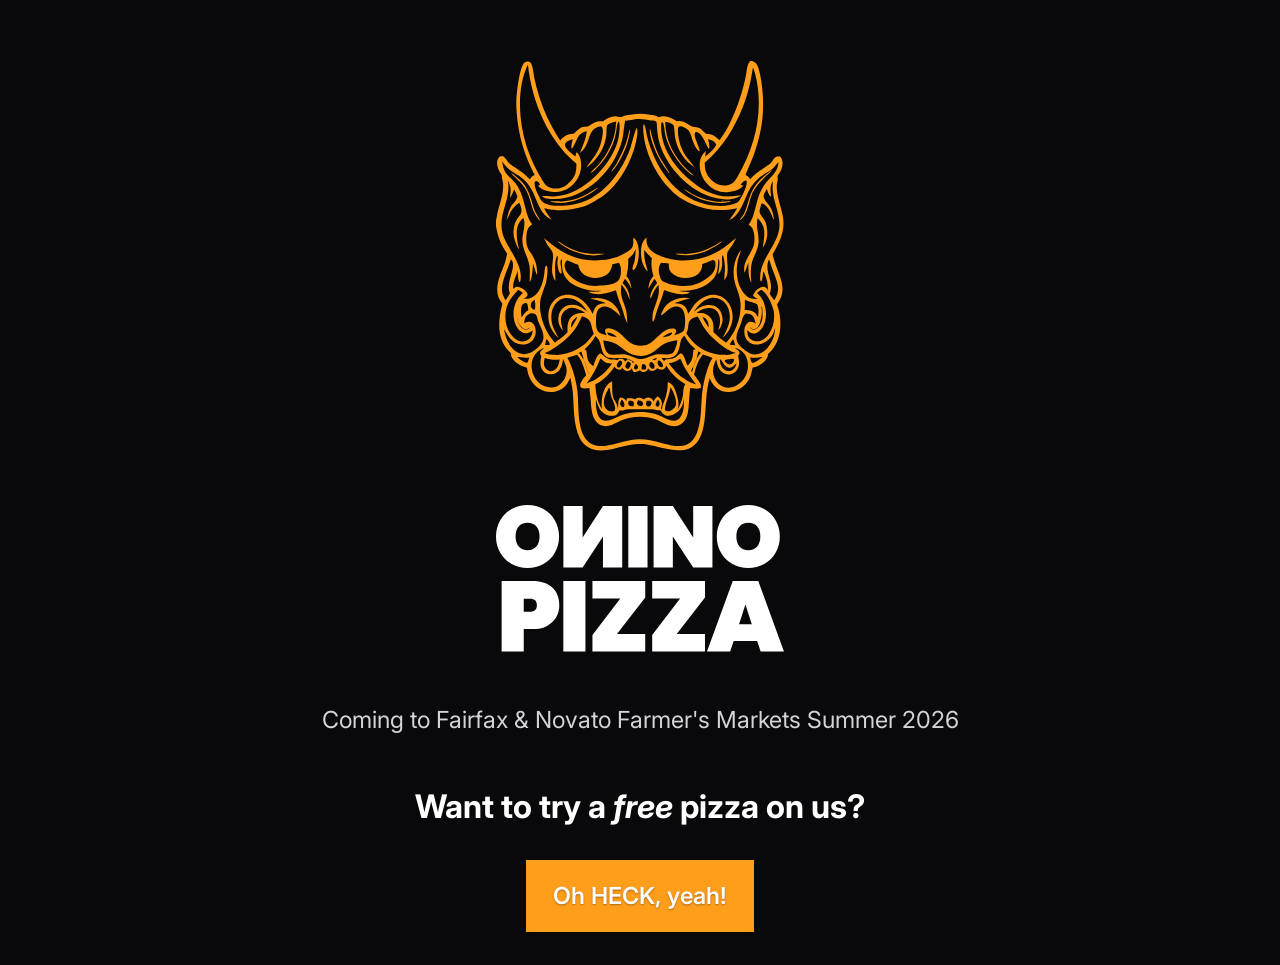
==== index.html @ 04d7acb9 "Create ONINO static staging site" ====
<!DOCTYPE html>
<html lang="en">

  <!-- Head -->
  <head>
  <meta charset="utf-8">
  <meta name="robots" content="noindex, nofollow">
  <title>ONINO PIZZA</title>
  <meta name="viewport" content="width=device-width,initial-scale=1">
  <meta name="apple-mobile-web-app-capable" content="yes">
  <meta name="mobile-web-app-capable" content="yes">
  <meta name="view-transition" content="same-origin">

  

  


  <!-- Favicons (from https://realfavicongenerator.net) -->
  <!--<link rel="icon" type="image/png" href="/favicons/favicon-96x96.png" sizes="96x96">
  <link rel="icon" type="image/svg+xml" href="/favicons/favicon.svg">
  <link rel="shortcut icon" href="/favicons/favicon.ico">
  <link rel="apple-touch-icon" sizes="180x180" href="/favicons/apple-touch-icon.png">
  <meta name="apple-mobile-web-app-title" content="Preflight">
  <link rel="manifest" href="/favicons/site.webmanifest">-->

  <link rel="stylesheet" href="assets/_layers-9ae6e785.css" />
<link rel="stylesheet" href="assets/admin-21e37a9e.css" />
<link rel="stylesheet" href="assets/application-99345ee3.css" />
<link rel="stylesheet" href="assets/forms-9a523246.css" />
<link rel="stylesheet" href="assets/theme-6e37967b.css" />
<link rel="stylesheet" href="assets/transitions-86c32921.css" />
<link rel="stylesheet" href="assets/typography-cadf9c4d.css" />
<link rel="stylesheet" href="assets/ui-ac4d8636.css" />
  <script src="assets/staging.js" defer></script>
<style>.modal-dialog { max-height: 90dvh; overflow-y: auto; } body.modal-open { overflow: hidden; }</style>
</head>


  <!-- Body -->
  <body class="min-h-screen flex flex-col bg-black text-white">

    <!-- Main -->
    <main id="user-main" class="flex-1 overflow-x-hidden flex flex-col">
      <div data-controller="free-pizza-modal"
     data-free-pizza-modal-open-value="false"
     data-action="keydown@window->free-pizza-modal#handleKeydown">

  <section class="container flex-1 flex flex-col gap-md items-center justify-center p-sm">

    <img alt="ONI" class="mt-lg" style="width: 18rem; max-width:50%" src="assets/oni-face-orange-bdc27386.svg" />
    <img alt="ONI" class="mt-md" style="width: 18rem; max-width:50%" src="assets/onino-stacked-logo-white-7a9f3887.svg" />
    <p class="text-lg italic text-center mt-md text-light">Coming to Fairfax &amp; Novato Farmer's Markets Summer&nbsp;2026</p>

    <!-- Free pizza signup teaser -->
    <div class="flex flex-col items-center gap-sm mt-xs text-center">
      <p class="font-bold text-xl">Want to try a <em>free</em> pizza on us?</p>
      <a class="ui-button ui-brand-1 my-sm" data-turbo-frame="signup-modal-frame" data-action="free-pizza-modal#open" href="#free-pizza">Oh HECK, yeah!</a>
    </div>

  </section>

  <!-- Signup modal -->
  <div class="modal-overlay hidden"
       data-free-pizza-modal-target="overlay">
    <div role="dialog" aria-modal="true" aria-labelledby="signup-title" class="modal-dialog" data-free-pizza-modal-target="dialog">

      <!-- Close button -->
      <button class="modal-close" aria-label="Close" data-action="free-pizza-modal#close">
        <svg aria-hidden="true" width="28" height="28" viewBox="0 0 24 24" fill="none" stroke="currentColor" stroke-width="2" stroke-linecap="round" stroke-linejoin="round"><path d="M18 6 6 18"></path><path d="m6 6 12 12"></path></svg>
      </button>

      <!-- Header + form inside turbo-frame so both are replaced on confirmation -->
      <turbo-frame id="signup-modal-frame">
        <h2 id="signup-title" class="mt-0">
  Free pizza.<br>
  Yes, really.
</h2>
<p class="text-light mb-md">
  Join the list and we'll invite you to order a free take out pizza for pick up in Deer Park neighborhood.
</p>
<form id="signup-form" accept-charset="UTF-8" method="post">
  <div class="ui-field"><div class="relative"><input class="floating-label" placeholder=" " type="text" name="user[first_name]" id="user_first_name" /><label for="user_first_name">First name</label></div></div>
  <div class="ui-field"><div class="relative"><input class="floating-label" placeholder=" " type="text" name="user[last_name]" id="user_last_name" /><label for="user_last_name">Last name</label></div></div>
  <div class="ui-field"><div class="relative"><input class="floating-label" placeholder=" " type="email" name="user[email_address]" id="user_email_address" /><label for="user_email_address">Email address</label><svg aria-hidden="true" width="24" height="24" viewBox="0 0 24 24" fill="none" stroke="currentColor" stroke-width="2" stroke-linecap="round" stroke-linejoin="round" class="icon"><path d="m22 7-8.991 5.727a2 2 0 0 1-2.009 0L2 7"></path><rect x="2" y="4" width="20" height="16" rx="2"></rect></svg></div></div>
  <p id="signup-status" role="status" class="text-light mb-md">Staging preview. This form does not send or save your details.</p>
  <input type="submit" name="commit" value="Sign me up!" class="ui-button ui-brand-1 w-full" data-disable-with="Sign me up!" />
</form>
      </turbo-frame>

    </div>
  </div>

</div>

    </main>

  </body>
</html>
---- assets/_layers-9ae6e785.css ----
/*
  ------------------------------------------
  _layers.css
  ==========
  This needs to be in a separate file loaded first because
  Propshaft loads CSS files alphabetically and layers must
  be declared first.
  ------------------------------------------
*/

@layer reset, styles, prewind;

@import url("./prewind.css");
---- assets/admin-21e37a9e.css ----
/*
  ----------------------------------------
  Admin (superadmin shared layout)
  ----------------------------------------
*/

@layer styles {
    .admin {
        /* Admin nav links (left menu) */
        .nav-link-admin {
            display: flex;
            width: 100%;
            align-items: center;
            gap: 0.4rem;
            text-decoration: none;
            color: var(--midtone);
            padding: 0.5rem 0.5rem;
            border-radius: var(--rounded-sm);
            transition: color 300ms ease;

            &.active,
            &:hover,
            &:active {
                background: var(--darker);
                color: var(--white);
            }

            svg {
                width: 1.25rem;
                height: 1.25rem;
            }
        }
    }
}
---- assets/application-99345ee3.css ----
/*
  ----------------------------------------
  Application (Global styles)
  ----------------------------------------
*/

@layer styles {
    /* Desktop nav links */
    .desktop {
        display: flex;
        position: relative;
        align-items: center;
        gap: var(--space-md);
        height: 100%;
        min-height: var(--height-md);

        .nav-link {
            position: relative;
            display: flex;
            align-items: center;
            height: 100%;
            text-decoration: none;
            color: var(--darker);
            font-weight: 600;

            &.active::after {
                content: "";
                position: absolute;
                left: 0;
                right: 0;
                bottom: 0;
                height: 4px;
                background-color: var(--brand-1);
            }
        }
    }

    /* Mobile menu */
    .mobile {
        display: flex;
        flex-direction: column;
        align-items: center;
        justify-content: start;
        padding-top: var(--space-md);
        gap: 1rem;

        .nav-link {
            padding: 1rem;
            font-size: var(--text-lg);
            font-weight: var(--font-semibold);
            text-decoration: none;
            color: var(--white);

            &:active {
                background-color: var(--brand-1);
            }
        }
    }

    /* Crud Header (for tables, forms – also used in custom scaffolds /erb/scaffold/*) */
    .crud-header {
        display: flex;
        align-items: center;
        justify-content: space-between;
        min-height: var(--space-2xl);

        h3 {
            margin: 0;
        }
    }
}
---- assets/forms-9a523246.css ----
/*
  ----------------------------------------
  Forms (for forms using ui_field helpers)
  ----------------------------------------
*/

:root {
  --ui-field-padding: 0.8rem;
  --ui-field-height: 3rem;
  --ui-field-font-size: 1.1rem;
  --ui-field-border: 1px solid var(--light);
  --ui-field-border-radius: var(--rounded-sm);
  --ui-field-focus-outline: 1px solid;
  --ui-field-focus-color: var(--brand-1);
  --ui-field-bg: var(--black);
  --ui-field-bg-disabled: var(--lighter);
  --ui-field-placeholder-color: var(--lighter);
  --ui-field-value-color: var(--white);
  --ui-field-label-color: var(--lighter);
  --ui-field-value-color-disabled: var(--light);
  --ui-field-icon-width: 1.4rem;
}

@layer styles {
  form:has(.ui-field) {
    display: flex;
    flex-direction: column;
    gap: var(--space-md);
    max-width: var(--max-w-form);

    /* Wrap multiple fields in a div.form-row for responsive layout  */
    .form-row {
      display: flex;
      flex-direction: row;
      flex-wrap: wrap;
      gap: var(--space-2xs);
    }

    /* Wrap a form control and its label, notes, and error in a .ui-field */
    .ui-field {
      display: flex;
      position: relative;
      flex-direction: column;
      gap: var(--space-2xs);
      flex: 1;
      min-width: 16rem;

      /* Text inputs and selects */
      input:not([type="checkbox"], [type="radio"], [type="submit"]),
      textarea,
      select {
        width: 100%;
        height: var(--ui-field-height);
        font-size: var(--ui-field-font-size);
        padding: 0 var(--ui-field-padding);
        border: var(--ui-field-border);
        border-radius: var(--ui-field-border-radius);
        background: var(--ui-field-bg);
        color: var(--ui-field-value-color);
        transition: all 0.2s ease-in-out;

        /* Large option */
        &.ui-large {
          height: calc(var(--ui-field-height) + 1.2rem);
          font-size: calc(var(--ui-field-font-size) + 0.1rem);
          padding: 0 calc(var(--ui-field-padding) + 2.2rem);

          ~ svg {
            width: 1.6rem;
          }

          ~ label {
            font-size: calc(var(--ui-field-font-size) + 0.2rem);
            left: calc(var(--ui-field-padding) + 2.2rem);
          }

          &:focus ~ label,
          &:not(:placeholder-shown) ~ label,
          &:-webkit-autofill ~ label {
            left: 0.8rem;
            font-size: 0.9rem;
          }
        }

        &:focus {
          outline: var(--ui-field-focus-outline) var(--ui-field-focus-color);
          border-color: var(--ui-field-focus-color);
          outline-offset: 0;
        }

        &::placeholder {
          color: var(--ui-field-placeholder-color);
        }

        &:disabled {
          background: var(--ui-field-bg-disabled);
          color: var(--ui-field-value-color-disabled);
          cursor: not-allowed;
        }

        &:-webkit-autofill {
          /* Includes a hack to override Chrome's aggressive autofill styling */
          -webkit-text-fill-color: var(--ui-field-value-color) !important;
          box-shadow: 0 0 0 1000px var(--ui-field-bg) inset !important;
        }
      }

      /* Select dropdown arrow spacing */
      select {
        padding-right: calc(var(--ui-field-padding) + 0.5rem);
        appearance: none;
        background-image: url("data:image/svg+xml,%3Csvg xmlns='http://www.w3.org/2000/svg' width='16' height='16' viewBox='0 0 24 24' fill='none' stroke='%23888' stroke-width='2' stroke-linecap='round' stroke-linejoin='round'%3E%3Cpath d='m6 9 6 6 6-6'/%3E%3C/svg%3E");
        background-repeat: no-repeat;
        background-position: right var(--ui-field-padding) center;
        background-size: 1rem;
      }

      textarea {
        height: auto;
        min-height: 5rem;
        padding-top: 0.625rem;
        padding-bottom: 0.625rem;
      }

      /* Checkboxes - modern custom styling */
      input[type="checkbox"] {
        appearance: none;
        width: 1.125rem;
        height: 1.125rem;
        border: var(--ui-field-border);
        border-radius: var(--ui-field-border-radius);
        background-color: var(--white);
        cursor: pointer;
        transition: all 120ms ease-in-out;
        flex-shrink: 0;
        position: relative;

        &:hover {
          border-color: var(--brand-1);
        }

        &:focus {
          outline: none;
        }

        &:checked {
          background-color: var(--brand-1);
          border-color: var(--brand-1);

          /* Checkmark using CSS */
          &::after {
            content: "";
            position: absolute;
            left: 0.3rem;
            top: 0.07rem;
            width: 0.375rem;
            height: 0.625rem;
            border: solid white;
            border-width: 0 2px 2px 0;
            transform: rotate(45deg);
          }
        }

        &:disabled {
          background-color: var(--lighter);
          border-color: var(--light);
          cursor: not-allowed;

          &:checked {
            background-color: var(--midtone);
          }
        }
      }

      /* Radio buttons - modern custom styling */
      input[type="radio"] {
        appearance: none;
        width: 1.125rem;
        height: 1.125rem;
        border: var(--ui-field-border);
        border-radius: 50%;
        background-color: var(--white);
        cursor: pointer;
        transition: all 120ms ease-in-out;
        flex-shrink: 0;
        position: relative;

        &:hover {
          border-color: var(--brand-1);
        }

        &:focus {
          outline: none;
        }

        &:checked {
          border-color: var(--brand-1);
          border-width: 2px;

          /* Large inner dot with white ring */
          &::after {
            content: "";
            position: absolute;
            top: 50%;
            left: 50%;
            transform: translate(-50%, -50%);
            width: 0.625rem;
            height: 0.625rem;
            border-radius: 50%;
            background-color: var(--brand-1);
          }
        }

        &:disabled {
          background-color: var(--lighter);
          border-color: var(--light);
          cursor: not-allowed;

          &:checked {
            border-color: var(--midtone);

            &::after {
              background-color: var(--midtone);
            }
          }
        }
      }

      /* File drop zone */
      .file-drop-zone {
        position: relative;
        display: flex;
        flex-direction: column;
        align-items: center;
        justify-content: center;
        gap: var(--space-xs);
        width: 100%;
        min-height: 8rem;
        padding: var(--space-md);
        border: var(--ui-field-border);
        border-style: dashed;
        border-radius: var(--ui-field-border-radius);
        background: var(--ui-field-bg);
        color: var(--ui-field-value-color);
        cursor: pointer;
        transition: all 120ms;

        &:hover {
          border-color: var(--ui-field-focus-color);
          background: color-mix(
            in srgb,
            var(--ui-field-bg) 97%,
            var(--ui-field-focus-color)
          );
        }

        &.dragging {
          border-color: var(--ui-field-focus-color);
          background: color-mix(
            in srgb,
            var(--ui-field-bg) 95%,
            var(--ui-field-focus-color)
          );
        }

        .upload-icon {
          color: var(--midtone);
          width: 2.5rem;
          height: 2.5rem;
        }

        .file-drop-text {
          display: flex;
          flex-direction: column;
          align-items: center;
          gap: var(--space-2xs);
          text-align: center;
        }

        .file-drop-prompt {
          font-size: var(--ui-field-font-size);
          color: var(--ui-field-value-color);

          strong {
            color: var(--ui-field-focus-color);
          }
        }

        .file-name {
          font-size: var(--ui-field-font-size);
          color: var(--ui-field-value-color);
          font-weight: 500;
        }
      }

      /* Floating labels */
      .floating-label ~ label {
        position: absolute;
        top: 50%;
        transform: translateY(-55%);
        left: var(--ui-field-padding);
        font-size: var(--ui-field-font-size);
        color: var(--midtone);
        border-radius: var(--rounded);
        transition: 120ms;
        pointer-events: none;
        z-index: 1;
        line-height: 1.4;
      }
      textarea.floating-label ~ label {
        top: 1.2rem;
        transform: translateY(-50%);
      }

      .floating-label:focus ~ label,
      .floating-label:not(:placeholder-shown) ~ label,
      .floating-label:-webkit-autofill ~ label {
        top: 0;
        left: 0.4rem;
        font-size: calc(var(--ui-field-font-size) * 0.9);
        background-color: var(--ui-field-bg);
        padding: 0 0.3rem;
      }

      /* Icons */
      .icon,
      .trailing-icon {
        position: absolute;
        color: var(--ui-field-label-color);
        top: 50%;
        transform: translate(0, -50%);
        z-index: 5;
        width: var(--ui-field-icon-width);
        height: auto;
      }

      .icon {
        left: var(--ui-field-padding);
      }

      /* For inputs with icons, */
      &:has(.icon) input {
        padding-left: calc(
          2 * var(--ui-field-padding) + var(--ui-field-icon-width) - 0.2rem
        );
      }
      &:has(.icon) label {
        left: calc(
          2 * var(--ui-field-padding) + var(--ui-field-icon-width) - 0.2rem
        );
      }

      /* Trailing icon (right side) */
      .trailing-icon {
        right: var(--ui-field-padding);
      }

      &:has(.trailing-icon) input {
        padding-right: calc(
          0.625rem + 1rem + 0.5rem
        ); /* icon right + icon width + gap */
      }

      /* Note and error messages*/
      span.note {
        font-size: 0.75rem;
        color: var(--midtone);
        margin-top: -3px;
        margin-bottom: -12px;
      }

      span.error {
        font-size: 0.75rem;
        color: var(--error);
        margin-top: -3px;
        margin-bottom: -12px;
      }

      /* Error state styling */
      &:has(span.error) {
        input:not([type="checkbox"], [type="radio"], [type="submit"]),
        textarea,
        select {
          border-color: var(--error);
          color: var(--error);

          &:focus {
            outline-color: var(--error);
            border-color: var(--error);
          }
        }
        label {
          color: var(--error);
        }
      }

      /* Labels for an individual checkbox or radio button */
      label:has(input[type="checkbox"], input[type="radio"]) {
        display: flex;
        font-size: var(--text-sm);
        align-items: center;
        gap: var(--space-2xs);
        font-weight: 400;
      }

      /* Fieldset and legend for checkbox/radio groups */
      fieldset {
        display: flex;
        flex-direction: column;
        gap: var(--space-xs);
        min-width: 4rem;

        legend {
          padding-bottom: var(--space-sm);
          font-size: var(--text-base);
        }
      }
    }
  }

  .form-footer {
    padding: var(--space-sm) 0;
    display: flex;
    justify-content: space-between;
    align-items: center;
    gap: var(--space-sm);
  }
}
---- assets/theme-6e37967b.css ----
/*
  ----------------------------------------
  Theme - Utility classes
  ----------------------------------------
*/

/* Fonts */
@import url("https://fonts.googleapis.com/css2?family=Inter:wght@400;600;700;800&display=swap");

:root {
  /* Fonts */
  --font-body: "Inter", system-ui, sans-serif;
  --font-heading: "Inter", system-ui, sans-serif;
  --font-normal: 400;
  --font-semibold: 600;
  --font-bold: 700;

  /* Brand Colors */
  --brand-1: #ff9e1b; /* Orange */
  --brand-1-light: oklch(95.1% 0.026 236.824); /* Sky 100 */
  --brand-2: oklch(75% 0.183 55.934);
  --brand-2-light: oklch(90.1% 0.058 230.902); /* Sky 200 */
  --brand-3: oklch(51.1% 0.096 186.391); /* Teal 700 */
  --brand-3-light: oklch(91% 0.096 180.426); /* Teal 200 */
  --brand-4: oklch(51.8% 0.253 323.949); /* Fuschia 700 */
  --brand-4-light: oklch(90.3% 0.076 319.62); /* Fuschia 200 */

  /* Neutral Colors */
  --black: oklch(14.1% 0.005 285.823);
  --darker: oklch(27.4% 0.006 286.033); /* Zinc 800 */
  --dark: oklch(37% 0.013 285.805); /* Zinc 700 */
  --midtone: oklch(55.2% 0.016 285.938); /* Zinc 500 */
  --light: oklch(87.1% 0.006 286.286); /* Zinc 300 */
  --lighter: oklch(96.7% 0.001 286.375); /* Zinc 100 */
  --white: white;

  /* Semantic Colors */
  --success: oklch(62.7% 0.194 149.214); /* Green 600 */
  --success-light: oklch(96.2% 0.044 156.743); /* Green 100 */
  --info: oklch(54.6% 0.245 262.881); /* Blue 600 */
  --info-light: oklch(93.2% 0.032 255.585); /* Blue 100 */
  --warning: oklch(64.6% 0.222 41.116); /* Orange 600 */
  --warning-light: oklch(95.4% 0.038 75.164); /* Orange 100 */
  --error: oklch(50.5% 0.213 27.518); /* Red 700 */
  --error-light: oklch(93.6% 0.032 17.717); /* Red 100 */
  --link: oklch(54.6% 0.245 262.881); /* Blue 600 */
  --highlight: oklch(94.5% 0.129 101.54); /* Yellow 200 */

  /* Border & Outline Widths */
  --border: 1px;
  --border-sm: 0.5px;
  --border-lg: 2px;

  /* Border Radius */
  --rounded: 0.25rem;
  --rounded-sm: 0.125rem;
  --rounded-lg: 0.5rem;

  /* Shadow */
  --shadow: 0 4px 4px 1px rgb(0 0 0 / 0.15), 0 2px 4px -2px rgb(0 0 0 / 0.25);
  --shadow-sm:
    0 2px 3px -0.5px rgb(0 0 0 / 0.1), 0 1px 2px -1px rgb(0 0 0 / 0.1);
  --shadow-lg:
    0 10px 15px -3px rgb(0 0 0 / 0.1), 0 4px 6px -4px rgb(0 0 0 / 0.1);

  /* Width Constraints */
  --max-w-text: 80ch;
  --max-w-form: 40rem;

  /* Container */
  --container-max: 1200px;
  --container-padding: 0 var(--space-lg);

  /* Fluid Text Scale – Generated with: `npx prewindcss text`
     Min viewport: 320px
     Max viewport: 1600px
     Min base size: 14px
     Max base size: 18px
     Min ratio: 1.25 - Major Third
     Max ratio: 1.414 - Augmented Fourth
  */
  --text-sm: clamp(0.7rem, 0.6761rem + 0.1195vw, 0.7956rem);
  --text-base: clamp(0.875rem, 0.8125rem + 0.3125vw, 1.125rem);
  --text-lg: clamp(1.094rem, 0.9695rem + 0.6212vw, 1.591rem);
  --text-xl: clamp(1.367rem, 1.147rem + 1.103vw, 2.249rem);
  --text-2xl: clamp(1.709rem, 1.341rem + 1.839vw, 3.181rem);
  --text-3xl: clamp(2.136rem, 1.546rem + 2.951vw, 4.497rem);
  --text-4xl: clamp(2.67rem, 1.748rem + 4.611vw, 6.359rem);

  /* Fluid Space Scale – Generated with: `npx prewindcss space`
     Min viewport: 320px
     Max viewport: 1600px
     Min sm size: 12px
     Max sm size: 18px
     Min ratio: 1.5 - Perfect Fifth
     Max ratio: 1.667 - Major Sixth
  */
  --space-3xs: clamp(0.2222rem, 0.2171rem + 0.02579vw, 0.2429rem);
  --space-2xs: clamp(0.3333rem, 0.3155rem + 0.08938vw, 0.4048rem);
  --space-xs: clamp(0.5rem, 0.4563rem + 0.2186vw, 0.6749rem);
  --space-sm: clamp(0.75rem, 0.6563rem + 0.4688vw, 1.125rem);
  --space-md: clamp(1.125rem, 0.9374rem + 0.938vw, 1.875rem);
  --space-lg: clamp(1.688rem, 1.328rem + 1.798vw, 3.126rem);
  --space-xl: clamp(2.531rem, 1.861rem + 3.35vw, 5.211rem);
  --space-2xl: clamp(3.797rem, 2.574rem + 6.113vw, 8.688rem);
  --space-3xl: clamp(5.695rem, 3.499rem + 10.98vw, 14.48rem);
  --space-4xl: clamp(8.543rem, 4.643rem + 19.5vw, 24.14rem);
}
---- assets/transitions-86c32921.css ----
/*
  ----------------------------------------
  Transitions
  ----------------------------------------
*/

@layer styles {
    /* Crossfade main content (different IDs prevent cross-layout transitions) */
    #user-main {
        view-transition-name: user-main;
    }
    #admin-main {
        view-transition-name: admin-main;
    }
    ::view-transition-old(user-main),
    ::view-transition-new(user-main),
    ::view-transition-old(admin-main),
    ::view-transition-new(admin-main) {
        animation-duration: 300ms;
        animation-timing-function: ease-in-out;
    }

    /* Active nav underline animation */
    .nav-link.active::after {
        view-transition-name: active-nav;
    }
    ::view-transition-group(active-nav) {
        /* Sweet easing function (source: https://easingwizard.com) */
        animation-timing-function: linear(
            0,
            0.383 7.5%,
            0.68 15.5%,
            0.891 24%,
            0.969 28.6%,
            1.027 33.4%,
            1.061 37.4%,
            1.084 41.7%,
            1.097 46.2%,
            1.1 51.2%,
            1.085 59.9%,
            1.014 84.2%,
            1
        );
        animation-duration: 320ms;
    }
    ::view-transition-old(active-nav),
    ::view-transition-new(active-nav) {
        height: 100%;
    }

    /* Fade in */
    .fade-in {
        animation: fade-in ease 400ms;
    }
    @keyframes fade-in {
        from {
            opacity: 0;
        }
        to {
            opacity: 1;
        }
    }

    /* Fade out */
    .fade-out {
        animation: fade-out ease 300ms forwards;
    }
    @keyframes fade-out {
        from {
            opacity: 1;
        }
        to {
            opacity: 0;
        }
    }

    /* Ephemeral (fade in quickly, then fade out after n seconds) */
    @keyframes ephemeral {
        0%,
        100% {
            opacity: 0;
        }
        5%,
        70% {
            opacity: 1;
        }
    }

    /* Grow out */
    .grow-out {
        animation: grow-out ease-in-out 200ms;
    }
    @keyframes grow-out {
        from {
            transform: scaleX(0);
            transform-origin: center;
        }
        to {
            transform: scaleX(1);
            transform-origin: center;
        }
    }

    /* Fly in */
    .fly-in {
        animation: fly-in ease-out 400ms;
    }
    @keyframes fly-in {
        from {
            opacity: 0;
            transform: translateY(-3%);
            transform-origin: center;
        }

        to {
            opacity: 1;
            transform: translateY(0);
            transform-origin: center;
        }
    }

    /* Fly out */
    .fly-out {
        animation: fly-out ease-in 250ms forwards;
    }
    @keyframes fly-out {
        from {
            opacity: 1;
            transform: translateY(0);
            transform-origin: center;
        }
        to {
            opacity: 0;
            transform: translateY(-3%);
            transform-origin: center;
        }
    }
}
---- assets/typography-cadf9c4d.css ----
/*
  ----------------------------------------
  Typography
  ----------------------------------------
*/

@layer styles {
  /* General */
  body,
  p {
    font-family: var(--font-body);
    font-size: var(--text-base);
    line-height: 1.2;
    overflow-wrap: break-word;
  }

  p {
    margin-top: var(--space-sm);
    max-width: var(--max-w-text);
  }

  h1 {
    font-family: var(--font-heading);
    font-size: var(--text-3xl);
    margin-top: var(--space-xl);
    max-width: var(--max-w-text);
    font-weight: 800;
    line-height: 0.8;
  }

  h2 {
    font-family: var(--font-heading);
    font-size: var(--text-2xl);
    margin-top: var(--space-lg);
    max-width: var(--max-w-text);
    font-weight: 700;
    line-height: 1.2;
  }

  h3 {
    font-family: var(--font-heading);
    font-size: var(--text-xl);
    margin-top: var(--space-md);
    max-width: var(--max-w-text);
    font-weight: 700;
    line-height: 0.8;
  }

  h4 {
    font-family: var(--font-heading);
    font-size: var(--text-lg);
    margin-top: var(--space-sm);
    max-width: var(--max-w-text);
    font-weight: 700;
    line-height: 0.8;
  }

  a {
    color: var(--link);
    text-decoration: underline;
  }

  blockquote {
    margin-top: var(--space-md);
    padding-left: var(--space-sm);
    border-left: 6px solid var(--brand-1);
  }

  mark {
    background-color: var(--highlight);
  }

  :not(pre) > code {
    font-size: 90%;
    padding-top: 0.125rem;
    padding-bottom: 0.125rem;
    padding-left: 0.25rem;
    padding-right: 0.25rem;
    background-color: var(--lighter);
    border-radius: var(--rounded);
    color: var(--dark);
    white-space: nowrap;
  }

  /* Lists - styled by default, use .list-none class to reset */
  ul:not(.list-none),
  ol:not(.list-none) {
    display: flex;
    flex-direction: column;
    justify-content: items-around;
    gap: var(--space-sm);
    padding: var(--space-md);
    max-width: var(--max-w-text);
    list-style: none;
  }

  ul:not(.list-none) {
    li {
      position: relative;
      font-size: var(--text-base);
      line-height: 1.2;
      padding-left: 1.2em;
      max-width: var(--max-w-text);
    }

    li::before {
      position: absolute;
      top: -0.15em;
      color: var(--brand-1);
      left: calc(var(--space-2xs) * -1);
      font-size: 140%;
      content: "✦";
    }
  }

  ol:not(.list-none) {
    li {
      position: relative;
      font-size: var(--text-base);
      line-height: 1.3;
      padding-left: 1.3rem;
      counter-increment: step-counter;
    }

    li::before {
      display: flex;
      position: absolute;
      top: 0;
      left: -0.4rem;
      font-weight: 600;
      line-height: 0.8;
      width: 1.3rem;
      height: 1.3rem;
      border-radius: 9999px;
      background-color: var(--brand-1);
      align-items: center;
      justify-content: center;
      font-size: 70%;
      color: var(--white);
      content: counter(step-counter);
    }
  }

  /* Tables - styled by default, wrap in a <div> for rounded corners */
  table {
    min-width: 100%;
    font-size: var(--text-sm);
    white-space: nowrap;
    background-color: var(--white);

    thead {
      border-bottom: 1px solid var(--lighter);
    }

    th {
      font-size: var(--text-base);
      background-color: var(--lighter);
      padding: var(--space-2xs);
      font-weight: 600;
      color: var(--darker);
      text-align: left;
    }

    tr {
      border-bottom: 1px solid var(--lighter);

      &:last-child {
        border: none;
      }

      td {
        padding: var(--space-2xs);
      }
    }
  }

  /* Table wrapper for rounded corners */
  div:has(> table) {
    display: block;
    min-width: 100%;
    overflow-x: auto;
    border-radius: var(--rounded);
    border: 1px solid var(--light);
    min-height: 0;
  }
}
---- assets/ui-ac4d8636.css ----
/*
  ----------------------------------------
  UI Components
  ----------------------------------------
*/

@layer styles {
  /* Buttons
  ---------------------------------- */
  .ui-button {
    display: inline-flex;
    align-items: center;
    justify-content: center;
    padding: var(--space-xs) var(--space-md);
    font-size: var(--text-lg);
    line-height: 2.2;
    box-shadow: var(--shadow-sm);
    background: var(--white);
    font-weight: 600;
    color: var(--white);
    text-shadow: 0 1px 2px rgb(0 0 0 / 0.35);
    transition: all 70ms ease;
    cursor: pointer;
    background: var(--lighter);
    text-decoration: none;
    transition: all 200ms ease;
    margin: 0;

    &:hover {
      filter: brightness(1.1);
      box-shadow: var(--shadow);
    }

    &:active {
      transform: translateY(0.5px);
      box-shadow: none;
    }

    &:disabled {
      opacity: 0.5;
      cursor: not-allowed;
    }

    &.ui-brand-1 {
      background: var(--brand-1);
    }

    &.ui-brand-2 {
      background: var(--brand-2);
      color: var(--white);
    }

    &.ui-brand-3 {
      background: var(--brand-3);
      color: var(--white);
    }

    &.ui-brand-4 {
      background: var(--brand-4);
      color: var(--white);
    }

    &.ui-neutral {
      background: var(--midtone);
      color: var(--white);
    }

    &.ui-info {
      background: var(--info);
      color: var(--white);
    }

    &.ui-success {
      background: var(--success);
      color: var(--white);
    }

    &.ui-warning {
      background: var(--warning);
      color: var(--white);
    }

    &.ui-error {
      background: var(--error);
      color: var(--white);
    }
  }

  /* Buttons mini-round */
  .ui-button-mini-round {
    display: inline-flex;
    align-items: center;
    justify-content: center;
    width: 1.5rem;
    height: 1.5rem;
    border-radius: 9999px;
    background: var(--lighter);
    color: var(--brand-1);
    box-shadow: var(--shadow-sm);
    transition: all 250ms ease;

    &:hover {
      background: var(--brand-1);
      color: var(--lighter);
    }
  }

  /* Hamburger Button
  ---------------------------------- */
  .ui-hamburger-button {
    --button-width: 30px;
    --button-height: 24px;
    --line-thickness: 3px;
    --line-color: var(--darker);
    --line-radius: 2px;
    --number-of-spins: 5;
    --duration: 0.15s;
    --focus-color: rgba(0, 0, 0, 0.2);

    position: relative;
    display: block;
    width: var(--button-width);
    height: var(--button-height);
    cursor: pointer;
    outline: none;

    .line-1,
    .line-2,
    .line-3 {
      position: absolute;
      display: block;
      width: 100%;
      height: var(--line-thickness);
      background-color: var(--line-color);
      border-radius: var(--line-radius);
      transition: all var(--duration) ease-in-out;
    }

    .line-2 {
      top: calc(50% - var(--line-thickness) / 2);
    }

    .line-3 {
      bottom: 0;
    }

    /* Hamburger animate */
    [data-ui-hamburger-open-value="true"] & {
      .line-1 {
        transform: translateY(
            calc(var(--button-height) / 2 - var(--line-thickness) / 2)
          )
          rotate(calc(-1 * 45deg * var(--number-of-spins)));
      }
      .line-2 {
        opacity: 0;
      }
      .line-3 {
        transform: translateY(
            calc(-1 * (var(--button-height) / 2 - var(--line-thickness) / 2))
          )
          rotate(calc(45deg * var(--number-of-spins)));
      }
    }
  }

  /* Hamburger Menu
    ---------------------------------- */
  .ui-hamburger-menu {
    position: fixed;
    right: 0;
    top: 4rem;
    bottom: 0;
    z-index: 90;
    width: 100%;
    background-color: rgba(0, 0, 0, 0.9);
    backdrop-filter: blur(10px);
    box-shadow: 0 10px 15px -3px rgb(0 0 0 / 0.1);
    transition:
      transform 120ms ease-in-out,
      visibility 0s 120ms;
    transform: translateX(100%);
    overflow-y: auto;
    visibility: hidden;

    /* Show menu when hamburger is open */
    [data-ui-hamburger-open-value="true"] & {
      visibility: visible;
      transform: translateX(0);
      transition:
        transform 120ms ease-in-out,
        visibility 0s 0s;
    }
  }

  /* Avatar
  ---------------------------------- */
  .ui-avatar {
    &[data-size="sm"] {
      --avatar-size: 1.5rem;
      --initials-font-size: 0.7rem;
    }

    /* Medium is the default */
    &[data-size="md"] {
      --avatar-size: 2.5rem;
      --initials-font-size: 1rem;
    }

    &[data-size="lg"] {
      --avatar-size: 7.5rem;
      --initials-font-size: 3rem;
    }

    width: var(--avatar-size);
    height: var(--avatar-size);
    border-radius: 9999px;
    outline: var(--border-lg) solid var(--white);
    background: var(--brand-1);
    color: var(--white);
    overflow: hidden;
    box-shadow: var(--shadow);

    .initials {
      font-size: var(--initials-font-size);
      line-height: 1;
    }
  }

  /* Toast
  ---------------------------------- */
  .ui-toast {
    position: fixed;
    display: flex;
    top: 1rem;
    left: 50%;
    transform: translateX(-50%);
    z-index: 9999;
    align-items: center;
    gap: var(--space-xs);
    min-width: 24rem;
    padding: var(--space-sm) var(--space-sm);
    border-radius: var(--rounded);
    box-shadow: var(--shadow);
    background: var(--darker);
    color: var(--light);
    border-left: 6px solid;
    animation: ephemeral 8s both;

    svg {
      flex-shrink: 0;
      border-radius: 50%;
    }

    span {
      flex: 1;
    }

    .ui-toast-close {
      cursor: pointer;
      display: flex;
      align-items: center;
      justify-content: center;
      border: none;
      border-radius: 100%;
      width: 1.6rem;
      height: 1.6rem;

      &:hover {
        color: var(--white);
        background-color: var(--black);
      }
    }

    &.ui-toast-success {
      border-left-color: var(--success);

      svg.icon {
        color: var(--success);
      }
    }

    &.ui-toast-error {
      border-left-color: var(--error);

      svg.icon {
        color: var(--error);
      }
    }
  }

  /* Dropdown
  ---------------------------------- */
  .ui-dropdown {
    position: relative;
    display: inline-block;

    menu,
    ul {
      position: absolute;
      top: 100%;
      right: 0;
      z-index: 100;
      min-width: 12rem;
      margin-top: var(--space-2xs);
      padding: var(--space-2xs);
      background: var(--white);
      border-radius: var(--rounded);
      box-shadow: var(--shadow);
      list-style: none;
      opacity: 0;
      visibility: hidden;
      transform: translateY(-8px);
      transition:
        opacity 150ms ease-in-out,
        transform 150ms ease-in-out,
        visibility 0s 150ms;

      li {
        margin: 0;
      }

      a,
      button {
        display: flex;
        align-items: center;
        gap: var(--space-2xs);
        width: 100%;
        padding: var(--space-2xs) var(--space-xs);
        border-radius: var(--rounded-sm);
        text-decoration: none;
        color: var(--darker);
        background: transparent;
        border: none;
        cursor: pointer;
        transition: background-color 100ms ease;

        &:hover {
          background-color: var(--lighter);
        }
      }
    }

    /* Show menu when dropdown is open */
    &.is-open menu,
    &.is-open ul {
      opacity: 1;
      visibility: visible;
      transform: translateY(0);
      transition:
        opacity 150ms ease-in-out,
        transform 150ms ease-in-out,
        visibility 0s 0s;
    }
  }

  /* Auth Verify OTP Input
  ---------------------------------- */
  .ui-auth-verify {
    display: flex;
    justify-content: center;

    .ui-auth-verify-digits {
      display: flex;
      gap: var(--space-xs);

      input {
        width: 3rem;
        height: 3.5rem;
        padding: 0;
        font-size: 1.5rem;
        font-weight: 700;
        text-align: center;
        border: var(--border-lg) solid var(--light);
        border-radius: var(--rounded);
        background: var(--white);
        color: var(--darker);
        transition:
          border-color 150ms ease,
          box-shadow 150ms ease;

        &:focus {
          outline: none;
          border-color: var(--brand-1);
          box-shadow: 0 0 0 3px
            color-mix(in srgb, var(--brand-1) 20%, transparent);
        }

        &::placeholder {
          color: var(--midtone);
        }
      }
    }
  }

  /* Modal
  ---------------------------------- */
  .modal-overlay {
    position: fixed;
    inset: 0;
    background: rgba(0, 0, 0, 0.75);
    display: flex;
    align-items: center;
    justify-content: center;
    z-index: 50;
  }

  .modal-dialog {
    background: var(--darker);
    color: var(--white);
    border-radius: var(--rounded-lg);
    padding: var(--space-lg);
    max-width: 26rem;
    width: calc(100% - var(--space-md) * 2);
    position: relative;
  }

  .modal-close {
    position: absolute;
    top: var(--space-sm);
    right: var(--space-sm);
    background: none;
    border: none;
    cursor: pointer;
    color: var(--light);
    padding: var(--space-3xs);
    line-height: 1;

    &:hover {
      color: var(--white);
    }
  }
}
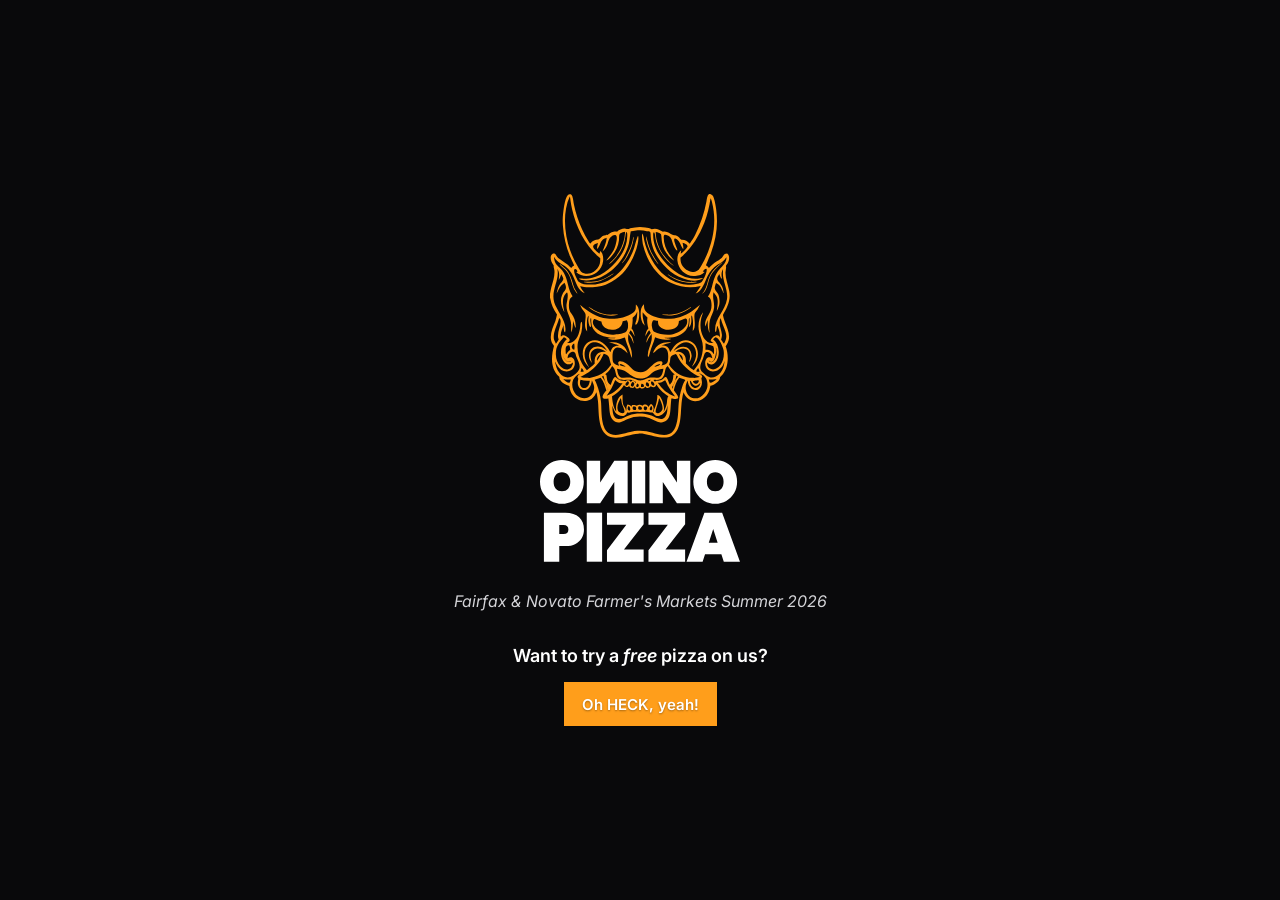
==== commit 23f76ef9: "Refine landing page proportions and market copy" ====
--- a/index.html
+++ b/index.html
@@ -33,6 +33,7 @@
 <link rel="stylesheet" href="assets/typography-cadf9c4d.css" />
 <link rel="stylesheet" href="assets/ui-ac4d8636.css" />
   <script src="assets/staging.js" defer></script>
+<link rel="stylesheet" href="assets/layout.css">
 <style>.modal-dialog { max-height: 90dvh; overflow-y: auto; } body.modal-open { overflow: hidden; }</style>
 </head>
 
@@ -42,20 +43,20 @@
 
     <!-- Main -->
     <main id="user-main" class="flex-1 overflow-x-hidden flex flex-col">
-      <div data-controller="free-pizza-modal"
+      <div class="landing" data-controller="free-pizza-modal"
      data-free-pizza-modal-open-value="false"
      data-action="keydown@window->free-pizza-modal#handleKeydown">
 
-  <section class="container flex-1 flex flex-col gap-md items-center justify-center p-sm">
+  <section class="landing-content">
 
-    <img alt="ONI" class="mt-lg" style="width: 18rem; max-width:50%" src="assets/oni-face-orange-bdc27386.svg" />
-    <img alt="ONI" class="mt-md" style="width: 18rem; max-width:50%" src="assets/onino-stacked-logo-white-7a9f3887.svg" />
-    <p class="text-lg italic text-center mt-md text-light">Coming to Fairfax &amp; Novato Farmer's Markets Summer&nbsp;2026</p>
+    <img alt="ONI" class="oni-mark" src="assets/oni-face-orange-bdc27386.svg" />
+    <img alt="ONINO PIZZA" class="wordmark" src="assets/onino-stacked-logo-white-7a9f3887.svg" />
+    <p class="market-copy">Fairfax &amp; Novato Farmer's Markets Summer&nbsp;2026</p>
 
     <!-- Free pizza signup teaser -->
-    <div class="flex flex-col items-center gap-sm mt-xs text-center">
-      <p class="font-bold text-xl">Want to try a <em>free</em> pizza on us?</p>
-      <a class="ui-button ui-brand-1 my-sm" data-turbo-frame="signup-modal-frame" data-action="free-pizza-modal#open" href="#free-pizza">Oh HECK, yeah!</a>
+    <div class="signup-teaser">
+      <p class="signup-heading">Want to try a <em>free</em> pizza on us?</p>
+      <a class="ui-button ui-brand-1 signup-button" data-turbo-frame="signup-modal-frame" data-action="free-pizza-modal#open" href="#free-pizza">Oh HECK, yeah!</a>
     </div>
 
   </section>
--- a/assets/layout.css
+++ b/assets/layout.css
@@ -0,0 +1,33 @@
+/* Compact, viewport-aware landing page. */
+.landing {
+  min-height: 100svh;
+  display: flex;
+  flex-direction: column;
+  padding: clamp(20px, 4svh, 40px) 24px 16px;
+}
+.landing-content {
+  flex: 1;
+  display: flex;
+  flex-direction: column;
+  align-items: center;
+  justify-content: center;
+  text-align: center;
+  gap: clamp(16px, 2.5svh, 24px);
+}
+.oni-mark { width: clamp(112px, 22svh, 180px); height: auto; margin: 0; }
+.wordmark { width: clamp(140px, 24svh, 200px); height: auto; margin: 0; }
+.market-copy { max-width: 32rem; margin: 4px 0 0; font-size: 1rem; line-height: 1.5; font-style: italic; color: var(--light); }
+.signup-teaser { display: flex; flex-direction: column; align-items: center; gap: 14px; margin-top: 8px; }
+.signup-heading { margin: 0; font-size: 1.125rem; line-height: 1.4; font-weight: 600; }
+.signup-button { margin: 0; padding: 10px 18px; min-height: 44px; font-size: 0.9375rem; line-height: 1.4; }
+.review-footer { padding-top: 24px; text-align: center; }
+.review-link { display: inline-flex; align-items: center; min-height: 44px; font-size: 0.875rem; color: var(--light); text-decoration: underline; text-underline-offset: 4px; }
+.review-link:hover { color: var(--brand-1); }
+@media (max-height: 600px) {
+  .landing { padding-top: 16px; }
+  .landing-content { gap: 12px; }
+  .oni-mark { width: 96px; }
+  .wordmark { width: 132px; }
+  .signup-teaser { margin-top: 0; gap: 10px; }
+  .review-footer { padding-top: 12px; }
+}
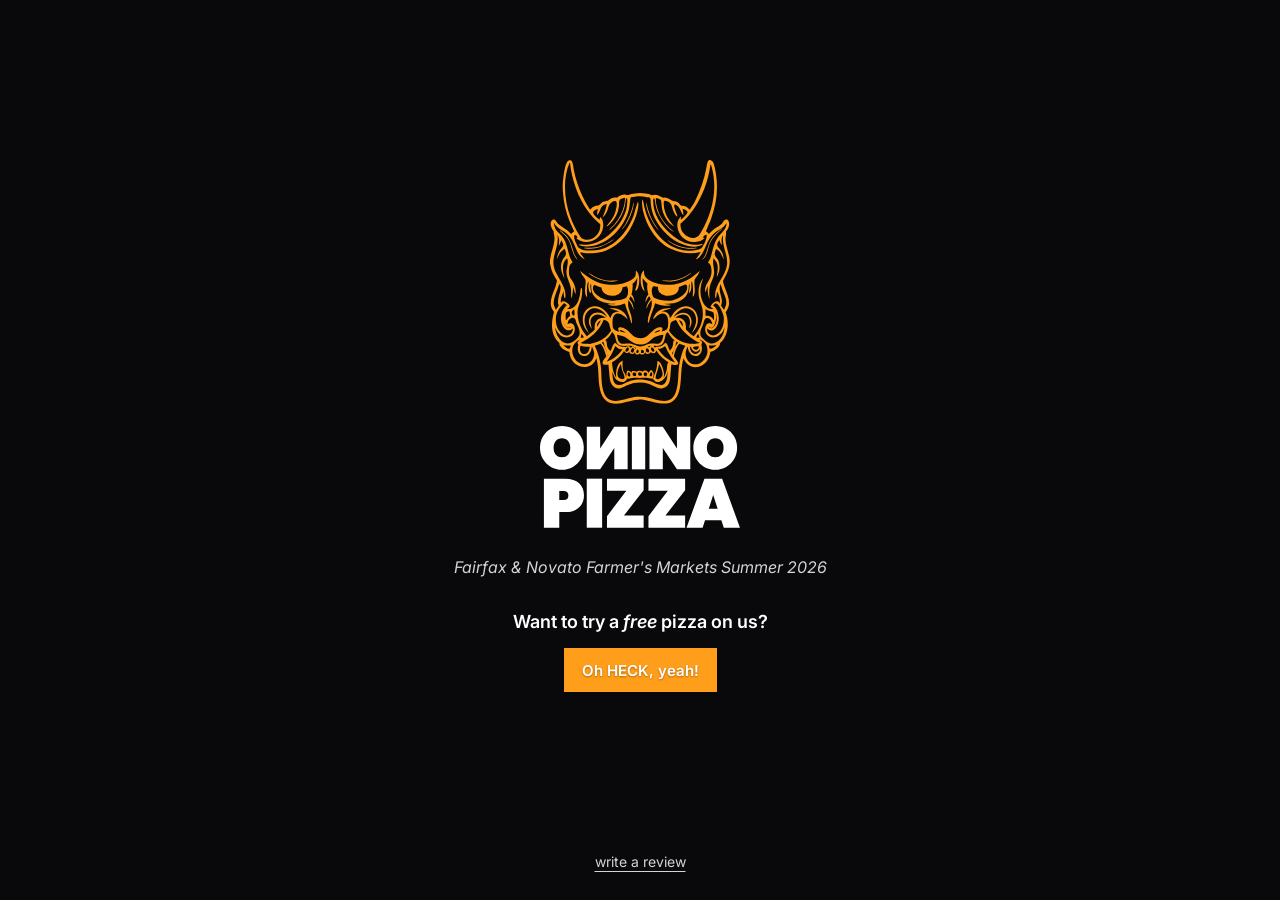
==== commit 19b30242: "Add review link placeholder without a destination" ====
--- a/index.html
+++ b/index.html
@@ -61,6 +61,11 @@
 
   </section>
 
+  <footer class="review-footer">
+    <!-- Add the Google review URL as href when available. -->
+    <a class="review-link" role="link" aria-disabled="true">write a review</a>
+  </footer>
+
   <!-- Signup modal -->
   <div class="modal-overlay hidden"
        data-free-pizza-modal-target="overlay">
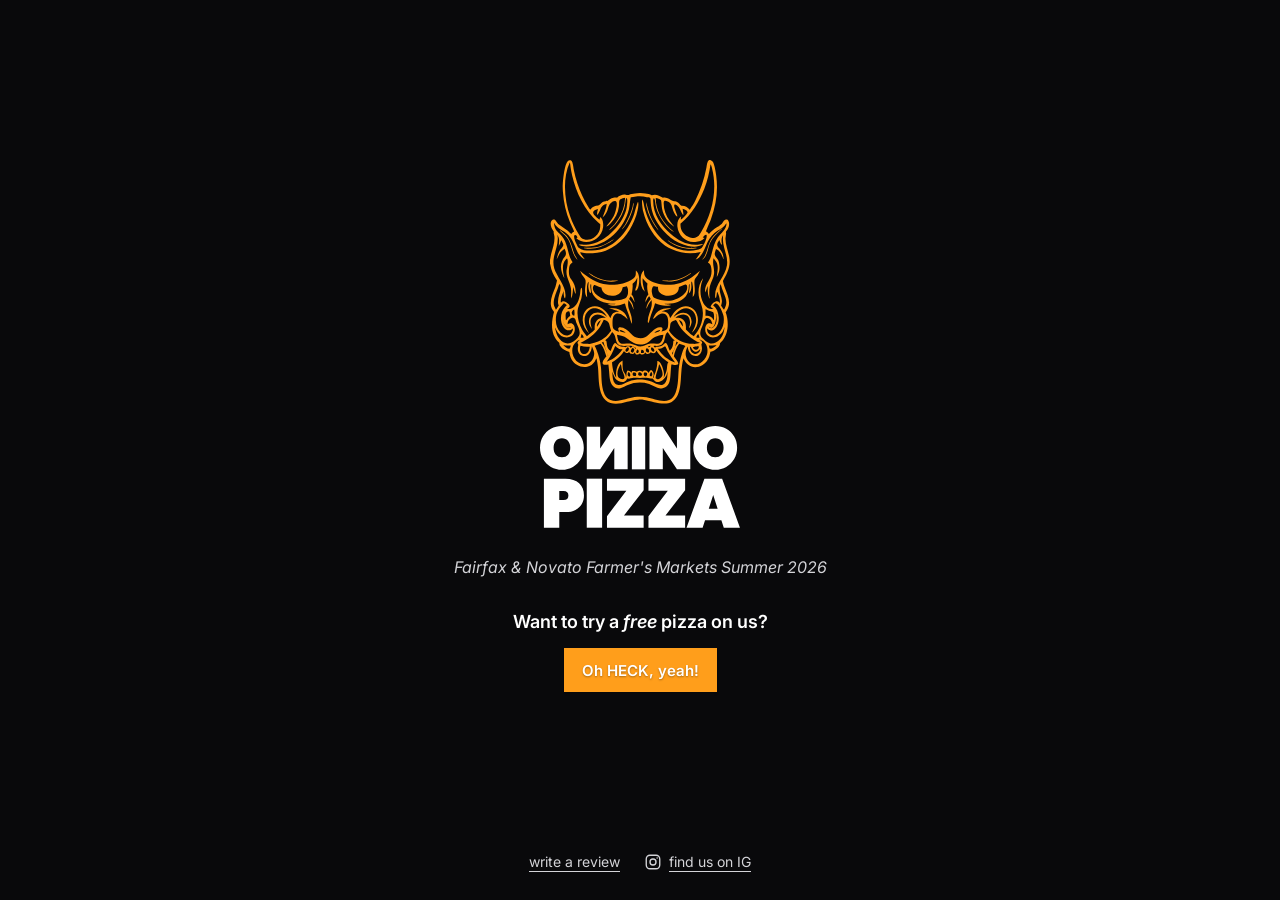
==== commit b9bb2ea1: "Add Instagram profile link and icon to footer" ====
--- a/index.html
+++ b/index.html
@@ -62,8 +62,15 @@
   </section>
 
   <footer class="review-footer">
-    <!-- Add the Google review URL as href when available. -->
-    <a class="review-link" role="link" aria-disabled="true">write a review</a>
+    <a class="review-link" href="https://www.google.com/">write a review</a>
+    <a class="review-link instagram-link" href="https://www.instagram.com/oninopizza/">
+      <svg aria-hidden="true" focusable="false" width="18" height="18" viewBox="0 0 24 24" fill="none" stroke="currentColor" stroke-width="1.8" stroke-linecap="round" stroke-linejoin="round">
+        <rect x="3" y="3" width="18" height="18" rx="5" />
+        <circle cx="12" cy="12" r="4" />
+        <circle cx="17.5" cy="6.5" r="1" fill="currentColor" stroke="none" />
+      </svg>
+      <span>find us on IG</span>
+    </a>
   </footer>
 
   <!-- Signup modal -->
--- a/assets/layout.css
+++ b/assets/layout.css
@@ -20,7 +20,9 @@
 .signup-teaser { display: flex; flex-direction: column; align-items: center; gap: 14px; margin-top: 8px; }
 .signup-heading { margin: 0; font-size: 1.125rem; line-height: 1.4; font-weight: 600; }
 .signup-button { margin: 0; padding: 10px 18px; min-height: 44px; font-size: 0.9375rem; line-height: 1.4; }
-.review-footer { padding-top: 24px; text-align: center; }
+.review-footer { display: flex; flex-wrap: wrap; justify-content: center; gap: 0 24px; padding-top: 24px; text-align: center; }
+.instagram-link { gap: 7px; }
+.instagram-link svg { flex-shrink: 0; }
 .review-link { display: inline-flex; align-items: center; min-height: 44px; font-size: 0.875rem; color: var(--light); text-decoration: underline; text-underline-offset: 4px; }
 .review-link:hover { color: var(--brand-1); }
 @media (max-height: 600px) {
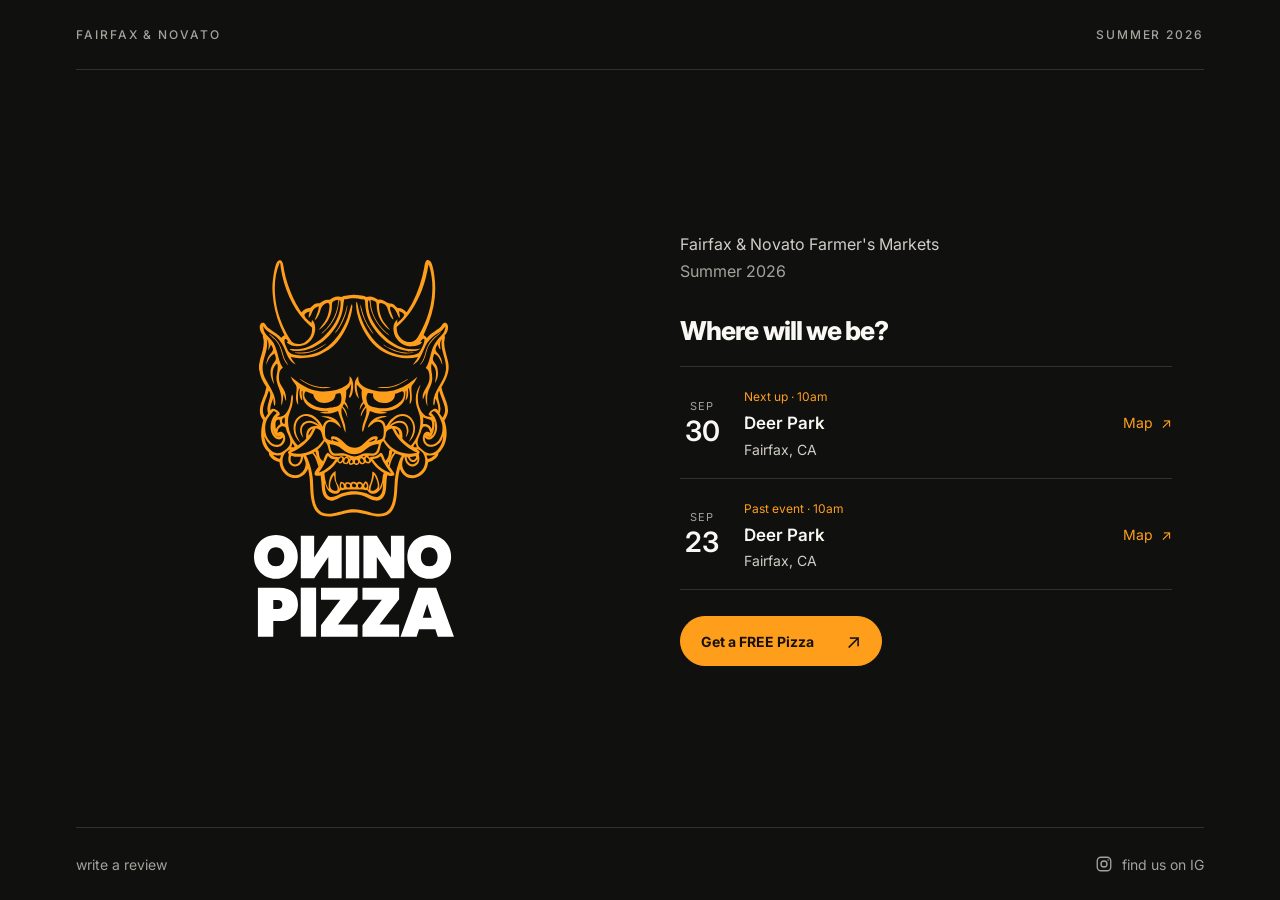
==== commit 8ea61ddd: "Redesign landing and signup dialog with Deer Park schedule" ====
--- a/index.html
+++ b/index.html
@@ -1,66 +1,43 @@
 <!DOCTYPE html>
 <html lang="en">
-
-  <!-- Head -->
-  <head>
-  <meta charset="utf-8">
-  <meta name="robots" content="noindex, nofollow">
-  <title>ONINO PIZZA</title>
-  <meta name="viewport" content="width=device-width,initial-scale=1">
-  <meta name="apple-mobile-web-app-capable" content="yes">
-  <meta name="mobile-web-app-capable" content="yes">
-  <meta name="view-transition" content="same-origin">
-
-  
-
-  
-
-
-  <!-- Favicons (from https://realfavicongenerator.net) -->
-  <!--<link rel="icon" type="image/png" href="/favicons/favicon-96x96.png" sizes="96x96">
-  <link rel="icon" type="image/svg+xml" href="/favicons/favicon.svg">
-  <link rel="shortcut icon" href="/favicons/favicon.ico">
-  <link rel="apple-touch-icon" sizes="180x180" href="/favicons/apple-touch-icon.png">
-  <meta name="apple-mobile-web-app-title" content="Preflight">
-  <link rel="manifest" href="/favicons/site.webmanifest">-->
-
-  <link rel="stylesheet" href="assets/_layers-9ae6e785.css" />
-<link rel="stylesheet" href="assets/admin-21e37a9e.css" />
-<link rel="stylesheet" href="assets/application-99345ee3.css" />
-<link rel="stylesheet" href="assets/forms-9a523246.css" />
-<link rel="stylesheet" href="assets/theme-6e37967b.css" />
-<link rel="stylesheet" href="assets/transitions-86c32921.css" />
-<link rel="stylesheet" href="assets/typography-cadf9c4d.css" />
-<link rel="stylesheet" href="assets/ui-ac4d8636.css" />
-  <script src="assets/staging.js" defer></script>
+<head>
+<meta charset="utf-8">
+<meta name="viewport" content="width=device-width, initial-scale=1">
+<meta name="robots" content="noindex, nofollow">
+<title>ONINO PIZZA</title>
 <link rel="stylesheet" href="assets/layout.css">
-<style>.modal-dialog { max-height: 90dvh; overflow-y: auto; } body.modal-open { overflow: hidden; }</style>
+<script src="assets/staging.js" defer></script>
 </head>
-
-
-  <!-- Body -->
-  <body class="min-h-screen flex flex-col bg-black text-white">
-
-    <!-- Main -->
-    <main id="user-main" class="flex-1 overflow-x-hidden flex flex-col">
-      <div class="landing" data-controller="free-pizza-modal"
-     data-free-pizza-modal-open-value="false"
-     data-action="keydown@window->free-pizza-modal#handleKeydown">
-
-  <section class="landing-content">
-
-    <img alt="ONI" class="oni-mark" src="assets/oni-face-orange-bdc27386.svg" />
-    <img alt="ONINO PIZZA" class="wordmark" src="assets/onino-stacked-logo-white-7a9f3887.svg" />
-    <p class="market-copy">Fairfax &amp; Novato Farmer's Markets Summer&nbsp;2026</p>
-
-    <!-- Free pizza signup teaser -->
-    <div class="signup-teaser">
-      <p class="signup-heading">Want to try a <em>free</em> pizza on us?</p>
-      <a class="ui-button ui-brand-1 signup-button" data-turbo-frame="signup-modal-frame" data-action="free-pizza-modal#open" href="#free-pizza">Oh HECK, yeah!</a>
+<body>
+<div class="landing">
+  <header class="masthead"><span>Fairfax &amp; Novato</span><span>Summer 2026</span></header>
+  <main class="landing-content">
+    <div class="brand-art">
+      <h1 class="logo-lockup">
+        <img class="oni-mark" src="assets/oni-face-orange-bdc27386.svg" alt="">
+        <img class="wordmark" src="assets/onino-stacked-logo-white-7a9f3887.svg" alt="ONINO PIZZA">
+      </h1>
     </div>
-
-  </section>
-
+    <div class="brand-content">
+      <p class="market-copy">Fairfax &amp; Novato Farmer's Markets<br><span>Summer 2026</span></p>
+      <section class="schedule" aria-labelledby="schedule-title">
+        <h2 id="schedule-title">Where will we be?</h2>
+        <div class="event-row">
+          <time class="event-date" datetime="2026-09-30"><span>SEP</span><strong>30</strong></time>
+          <div class="event-details"><span class="event-status">Next up · <time datetime="2026-09-30T10:00:00-07:00">10am</time></span><p class="event-location">Deer Park</p><p>Fairfax, CA</p></div>
+          <a class="map-link" href="https://www.google.com/maps/search/?api=1&amp;query=Deer+Park+Fairfax+CA" target="_blank" rel="noopener noreferrer" aria-label="View Deer Park, Fairfax on Google Maps">Map <span aria-hidden="true">↗</span></a>
+        </div>
+        <div class="event-row">
+          <time class="event-date" datetime="2026-09-23"><span>SEP</span><strong>23</strong></time>
+          <div class="event-details"><span class="event-status">Past event · <time datetime="2026-09-23T10:00:00-07:00">10am</time></span><p class="event-location">Deer Park</p><p>Fairfax, CA</p></div>
+          <a class="map-link" href="https://www.google.com/maps/search/?api=1&amp;query=Deer+Park+Fairfax+CA" target="_blank" rel="noopener noreferrer" aria-label="View Deer Park, Fairfax on Google Maps">Map <span aria-hidden="true">↗</span></a>
+        </div>
+      </section>
+      <div class="signup-teaser">
+        <a class="signup-button" href="#free-pizza">Get a FREE Pizza <span aria-hidden="true">↗</span></a>
+      </div>
+    </div>
+  </main>
   <footer class="review-footer">
     <a class="review-link" href="https://www.google.com/">write a review</a>
     <a class="review-link instagram-link" href="https://www.instagram.com/oninopizza/">
@@ -73,40 +50,23 @@
     </a>
   </footer>
 
-  <!-- Signup modal -->
-  <div class="modal-overlay hidden"
-       data-free-pizza-modal-target="overlay">
-    <div role="dialog" aria-modal="true" aria-labelledby="signup-title" class="modal-dialog" data-free-pizza-modal-target="dialog">
-
-      <!-- Close button -->
-      <button class="modal-close" aria-label="Close" data-action="free-pizza-modal#close">
-        <svg aria-hidden="true" width="28" height="28" viewBox="0 0 24 24" fill="none" stroke="currentColor" stroke-width="2" stroke-linecap="round" stroke-linejoin="round"><path d="M18 6 6 18"></path><path d="m6 6 12 12"></path></svg>
-      </button>
-
-      <!-- Header + form inside turbo-frame so both are replaced on confirmation -->
-      <turbo-frame id="signup-modal-frame">
-        <h2 id="signup-title" class="mt-0">
-  Free pizza.<br>
-  Yes, really.
-</h2>
-<p class="text-light mb-md">
-  Join the list and we'll invite you to order a free take out pizza for pick up in Deer Park neighborhood.
-</p>
-<form id="signup-form" accept-charset="UTF-8" method="post">
-  <div class="ui-field"><div class="relative"><input class="floating-label" placeholder=" " type="text" name="user[first_name]" id="user_first_name" /><label for="user_first_name">First name</label></div></div>
-  <div class="ui-field"><div class="relative"><input class="floating-label" placeholder=" " type="text" name="user[last_name]" id="user_last_name" /><label for="user_last_name">Last name</label></div></div>
-  <div class="ui-field"><div class="relative"><input class="floating-label" placeholder=" " type="email" name="user[email_address]" id="user_email_address" /><label for="user_email_address">Email address</label><svg aria-hidden="true" width="24" height="24" viewBox="0 0 24 24" fill="none" stroke="currentColor" stroke-width="2" stroke-linecap="round" stroke-linejoin="round" class="icon"><path d="m22 7-8.991 5.727a2 2 0 0 1-2.009 0L2 7"></path><rect x="2" y="4" width="20" height="16" rx="2"></rect></svg></div></div>
-  <p id="signup-status" role="status" class="text-light mb-md">Staging preview. This form does not send or save your details.</p>
-  <input type="submit" name="commit" value="Sign me up!" class="ui-button ui-brand-1 w-full" data-disable-with="Sign me up!" />
-</form>
-      </turbo-frame>
-
+</div>
+<dialog class="modal-dialog" aria-labelledby="signup-title" aria-describedby="signup-description">
+  <button class="modal-close" aria-label="Close signup"><svg width="20" height="20" viewBox="0 0 24 24" fill="none" stroke="currentColor" stroke-width="1.5" aria-hidden="true"><path d="m6 6 12 12M18 6 6 18"/></svg></button>
+  <div class="modal-intro">
+    <p class="eyebrow">ONINO PIZZA</p>
+    <h2 id="signup-title">Free pizza.<br><span>Yes, really.</span></h2>
+    <p id="signup-description">Join the list and we'll invite you to order a free take out pizza for pick up in Deer Park neighborhood.</p>
+  </div>
+  <form id="signup-form">
+    <div class="name-fields">
+      <label>First name<input name="first_name" autocomplete="given-name" required></label>
+      <label>Last name<input name="last_name" autocomplete="family-name" required></label>
     </div>
-  </div>
-
-</div>
-
-    </main>
-
-  </body>
+    <label>Email address<input type="email" name="email" autocomplete="email" required></label>
+    <button class="signup-button" type="submit">Sign me up! <span aria-hidden="true">↗</span></button>
+    <p id="signup-status" role="status">Staging preview. No details are sent or saved.</p>
+  </form>
+</dialog>
+</body>
 </html>
--- a/assets/layout.css
+++ b/assets/layout.css
@@ -1,35 +1,114 @@
-/* Compact, viewport-aware landing page. */
-.landing {
-  min-height: 100svh;
-  display: flex;
-  flex-direction: column;
-  padding: clamp(20px, 4svh, 40px) 24px 16px;
+@import url("https://fonts.googleapis.com/css2?family=Inter:wght@400;500;600;700;800&display=swap");
+:root { color-scheme: dark; --orange: #ff9e1b; --muted: #a5a29c; --line: #33312d; }
+* { box-sizing: border-box; }
+body { margin: 0; background: #10100f; color: #faf8f3; font-family: Inter, system-ui, sans-serif; -webkit-font-smoothing: antialiased; }
+a { color: inherit; }
+button, input { font: inherit; }
+button, a, input { -webkit-tap-highlight-color: transparent; }
+:focus-visible { outline: 2px solid var(--orange); outline-offset: 5px; }
+.landing { min-height: 100svh; max-width: 1240px; margin: auto; padding: 0 56px; display: flex; flex-direction: column; }
+.masthead { display: flex; justify-content: space-between; padding: 27px 0; border-bottom: 1px solid var(--line); color: var(--muted); font-size: 12px; font-weight: 500; letter-spacing: .16em; text-transform: uppercase; }
+.landing-content { flex: 1; display: grid; grid-template-columns: 1fr 1fr; align-items: center; gap: 80px; padding: 48px 32px; }
+.brand-art { display: flex; align-items: center; justify-content: center; }
+.oni-mark { display: block; width: min(100%, 300px, 39svh); height: auto; }
+.brand-content { padding: 10px 0; }
+h1 { margin: 0; }
+.wordmark { width: min(100%, 280px); height: auto; display: block; }
+.market-copy { font-size: 16px; line-height: 1.7; margin: 25px 0 0; color: #d0cdc6; }
+.market-copy span { color: var(--muted); }
+.signup-teaser { margin-top: 32px; padding-top: 26px; border-top: 1px solid var(--line); max-width: 340px; }
+.signup-heading { font-size: 16px; line-height: 1.5; margin: 0 0 16px; font-weight: 500; }
+.signup-heading em { color: var(--orange); font-style: normal; }
+.signup-button { display: inline-flex; align-items: center; justify-content: space-between; gap: 32px; min-height: 48px; padding: 14px 20px; background: var(--orange); border: 1px solid var(--orange); border-radius: 3px; color: #16120b; font-size: 14px; font-weight: 700; text-decoration: none; cursor: pointer; transition: background .18s, transform .18s; }
+.signup-button:hover { background: #ffb74f; transform: translateY(-1px); }
+.signup-button span { font-size: 20px; line-height: 1; font-weight: 400; }
+.review-footer { display: flex; justify-content: space-between; align-items: center; border-top: 1px solid var(--line); padding: 14px 0; gap: 20px; }
+.review-link { display: inline-flex; align-items: center; gap: 9px; min-height: 44px; color: var(--muted); font-size: 14px; text-decoration: none; }
+.review-link:hover { color: var(--orange); }
+.modal-dialog { width: min(480px, calc(100% - 32px)); max-height: calc(100dvh - 32px); padding: 40px; border: 1px solid #494239; border-radius: 12px; background: #1c1b18; color: #faf8f3; box-shadow: 0 24px 100px #0008; }
+.modal-dialog::backdrop { background: #000b; backdrop-filter: blur(8px); }
+.modal-dialog[open] { animation: appear .2s ease-out; }
+.modal-close { position: absolute; top: 14px; right: 14px; display: grid; place-items: center; width: 44px; height: 44px; padding: 0; border: 0; border-radius: 50%; background: transparent; color: #b9b4aa; cursor: pointer; }
+.modal-close:hover { background: #ffffff0c; color: white; }
+.eyebrow { margin: 0 0 22px; color: var(--orange); font-size: 12px; font-weight: 700; letter-spacing: .16em; }
+h2 { font-size: clamp(36px, 7vw, 46px); font-weight: 800; letter-spacing: -.045em; line-height: 1.05; margin: 0 0 18px; }
+h2 span { color: var(--orange); }
+#signup-description { font-size: 16px; color: #bab5ab; line-height: 1.6; margin: 0; }
+form { display: grid; gap: 18px; margin-top: 28px; }
+.name-fields { display: grid; grid-template-columns: 1fr 1fr; gap: 14px; }
+label { display: grid; gap: 8px; font-size: 14px; color: #dedad2; }
+input { width: 100%; min-width: 0; height: 48px; padding: 10px 12px; border: 1px solid #514b41; border-radius: 4px; background: #151512; color: white; }
+input:focus { outline: 2px solid var(--orange); outline-offset: 2px; }
+form .signup-button { width: 100%; margin-top: 4px; }
+#signup-status { margin: 0; color: #a9a397; font-size: 12px; line-height: 1.5; text-align: center; }
+body.modal-open { overflow: hidden; }
+@keyframes appear { from { opacity: 0; transform: translateY(10px); } to { opacity: 1; transform: translateY(0); } }
+@media (max-width: 700px) {
+ .landing { padding: 0 24px; }
+ .masthead { font-size: 10px; padding: 20px 0; letter-spacing: .12em; }
+ .landing-content { grid-template-columns: 1fr; gap: 20px; padding: 24px 0; text-align: center; align-content: center; }
+ .oni-mark { width: min(136px, 19svh); }
+ .brand-content { padding: 0; }
+ .wordmark { width: 175px; margin: auto; }
+ .market-copy { font-size: 14px; line-height: 1.5; margin-top: 18px; }
+ .signup-teaser { margin: 20px auto 0; padding-top: 18px; max-width: 300px; }
+ .signup-heading { font-size: 15px; margin-bottom: 12px; }
+ .signup-button { min-height: 46px; padding: 12px 18px; }
+ .review-footer { padding: 7px 0; }
+ .review-link { font-size: 12px; }
+ .modal-dialog { padding: 32px 24px 24px; }
 }
-.landing-content {
-  flex: 1;
-  display: flex;
-  flex-direction: column;
-  align-items: center;
-  justify-content: center;
-  text-align: center;
-  gap: clamp(16px, 2.5svh, 24px);
+@media (max-height: 700px) and (max-width: 700px) {
+ .landing-content { gap: 14px; padding: 16px 0; }
+ .oni-mark { width: 98px; }
+ .wordmark { width: 150px; }
+ .market-copy { margin-top: 14px; }
+ .signup-teaser { margin-top: 14px; padding-top: 14px; }
 }
-.oni-mark { width: clamp(112px, 22svh, 180px); height: auto; margin: 0; }
-.wordmark { width: clamp(140px, 24svh, 200px); height: auto; margin: 0; }
-.market-copy { max-width: 32rem; margin: 4px 0 0; font-size: 1rem; line-height: 1.5; font-style: italic; color: var(--light); }
-.signup-teaser { display: flex; flex-direction: column; align-items: center; gap: 14px; margin-top: 8px; }
-.signup-heading { margin: 0; font-size: 1.125rem; line-height: 1.4; font-weight: 600; }
-.signup-button { margin: 0; padding: 10px 18px; min-height: 44px; font-size: 0.9375rem; line-height: 1.4; }
-.review-footer { display: flex; flex-wrap: wrap; justify-content: center; gap: 0 24px; padding-top: 24px; text-align: center; }
-.instagram-link { gap: 7px; }
-.instagram-link svg { flex-shrink: 0; }
-.review-link { display: inline-flex; align-items: center; min-height: 44px; font-size: 0.875rem; color: var(--light); text-decoration: underline; text-underline-offset: 4px; }
-.review-link:hover { color: var(--brand-1); }
-@media (max-height: 600px) {
-  .landing { padding-top: 16px; }
-  .landing-content { gap: 12px; }
-  .oni-mark { width: 96px; }
-  .wordmark { width: 132px; }
-  .signup-teaser { margin-top: 0; gap: 10px; }
-  .review-footer { padding-top: 12px; }
+@media (prefers-reduced-motion: reduce) { *, *::before, *::after { animation: none !important; transition: none !important; } }
+
+/* Keep the illustrated mark and wordmark together as one logo. */
+.logo-lockup { display: flex; flex-direction: column; align-items: center; gap: 18px; margin: 0; }
+.logo-lockup .oni-mark { width: min(190px, 28svh); }
+.logo-lockup .wordmark { width: min(200px, 30svh); margin: 0; }
+.brand-content .market-copy { margin-top: 0; }
+.schedule { margin-top: 30px; }
+.schedule h2 { font-size: 26px; letter-spacing: -.035em; line-height: 1.2; margin: 0 0 20px; }
+.event-row { display: flex; align-items: center; gap: 20px; padding: 18px 0; border-top: 1px solid var(--line); border-bottom: 1px solid var(--line); }
+.event-date { flex: 0 0 44px; display: grid; gap: 3px; text-align: center; }
+.event-date span { font-size: 11px; letter-spacing: .12em; color: var(--muted); }
+.event-date strong { font-size: 28px; font-weight: 600; line-height: 1.1; }
+.event-status { font-size: 12px; color: var(--orange); }
+.event-details p { margin: 6px 0 0; font-size: 14px; line-height: 1.5; color: #d0cdc6; }
+.schedule + .signup-teaser { border-top: 0; padding-top: 0; margin-top: 26px; }
+@media (max-width: 700px) {
+ .landing-content { gap: 26px; }
+ .logo-lockup { gap: 12px; }
+ .logo-lockup .oni-mark { width: 104px; }
+ .logo-lockup .wordmark { width: 130px; }
+ .brand-content { width: 100%; max-width: 380px; margin: auto; }
+ .schedule { margin-top: 24px; text-align: left; }
+ .schedule h2 { font-size: 24px; margin-bottom: 16px; }
+ .event-row { padding: 14px 0; }
+ .schedule + .signup-teaser { margin-top: 22px; }
 }
+
+.event-details { flex: 1; }
+.event-details .event-location { color: #faf8f3; font-size: 17px; font-weight: 600; }
+.event-details .event-location + p { margin-top: 2px; }
+.map-link { display: inline-flex; align-items: center; gap: 8px; min-height: 44px; color: var(--orange); font-size: 14px; text-decoration: none; }
+.map-link:hover { text-decoration: underline; text-underline-offset: 4px; }
+
+.signup-button { border-radius: 999px; }
+.event-row + .event-row { border-top: 0; }
+@media (max-width: 700px) and (max-height: 740px) {
+ .masthead { padding: 14px 0; }
+ .landing-content { gap: 16px; padding: 12px 0; }
+ .logo-lockup { gap: 8px; }
+ .logo-lockup .oni-mark { width: 76px; }
+ .logo-lockup .wordmark { width: 104px; }
+ .schedule { margin-top: 16px; }
+ .schedule h2 { margin-bottom: 12px; }
+ .event-row { padding: 10px 0; }
+ .schedule + .signup-teaser { margin-top: 16px; }
+}
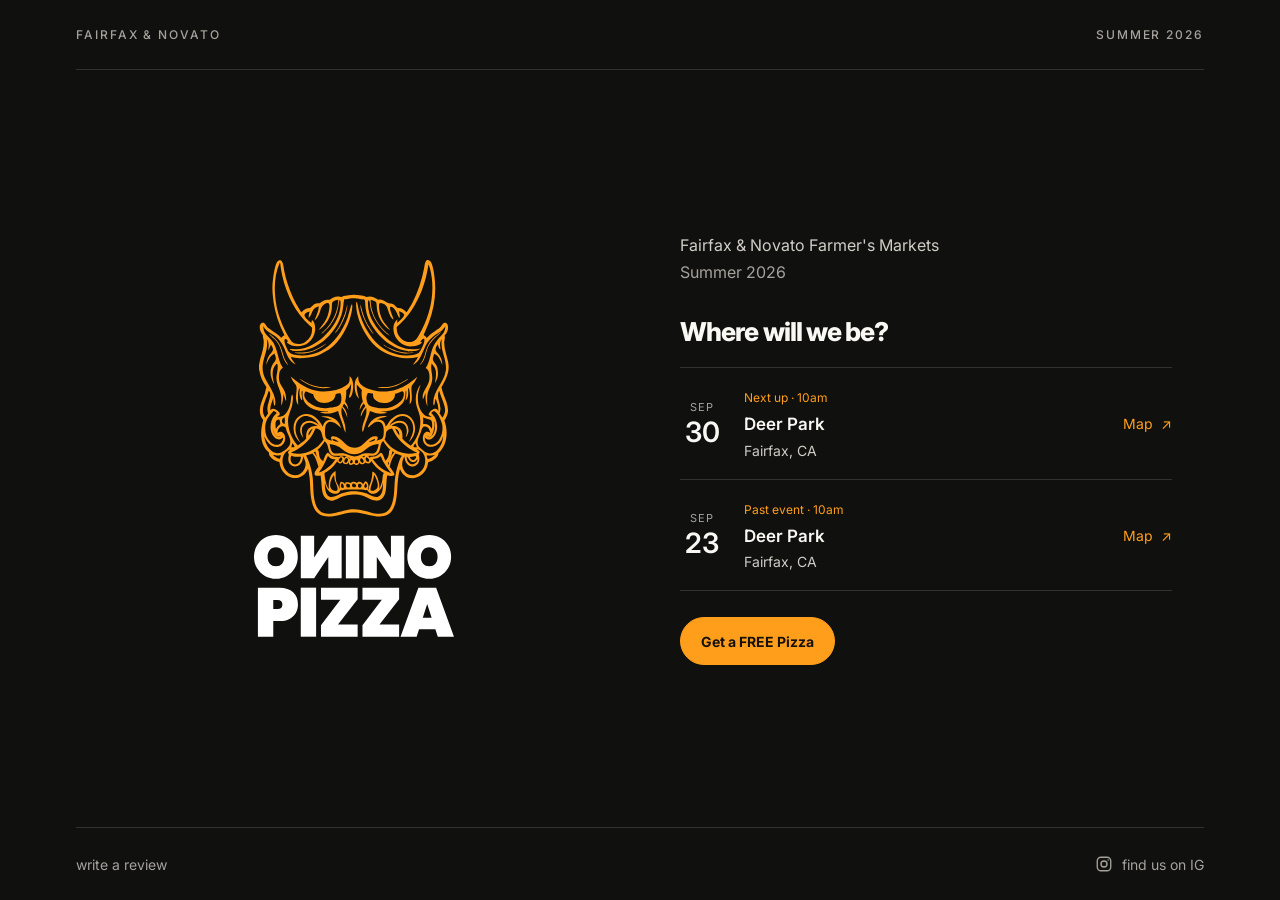
==== commit 1506bf79: "Remove arrow from free pizza button" ====
--- a/index.html
+++ b/index.html
@@ -34,7 +34,7 @@
         </div>
       </section>
       <div class="signup-teaser">
-        <a class="signup-button" href="#free-pizza">Get a FREE Pizza <span aria-hidden="true">↗</span></a>
+        <a class="signup-button" href="#free-pizza">Get a FREE Pizza</a>
       </div>
     </div>
   </main>
